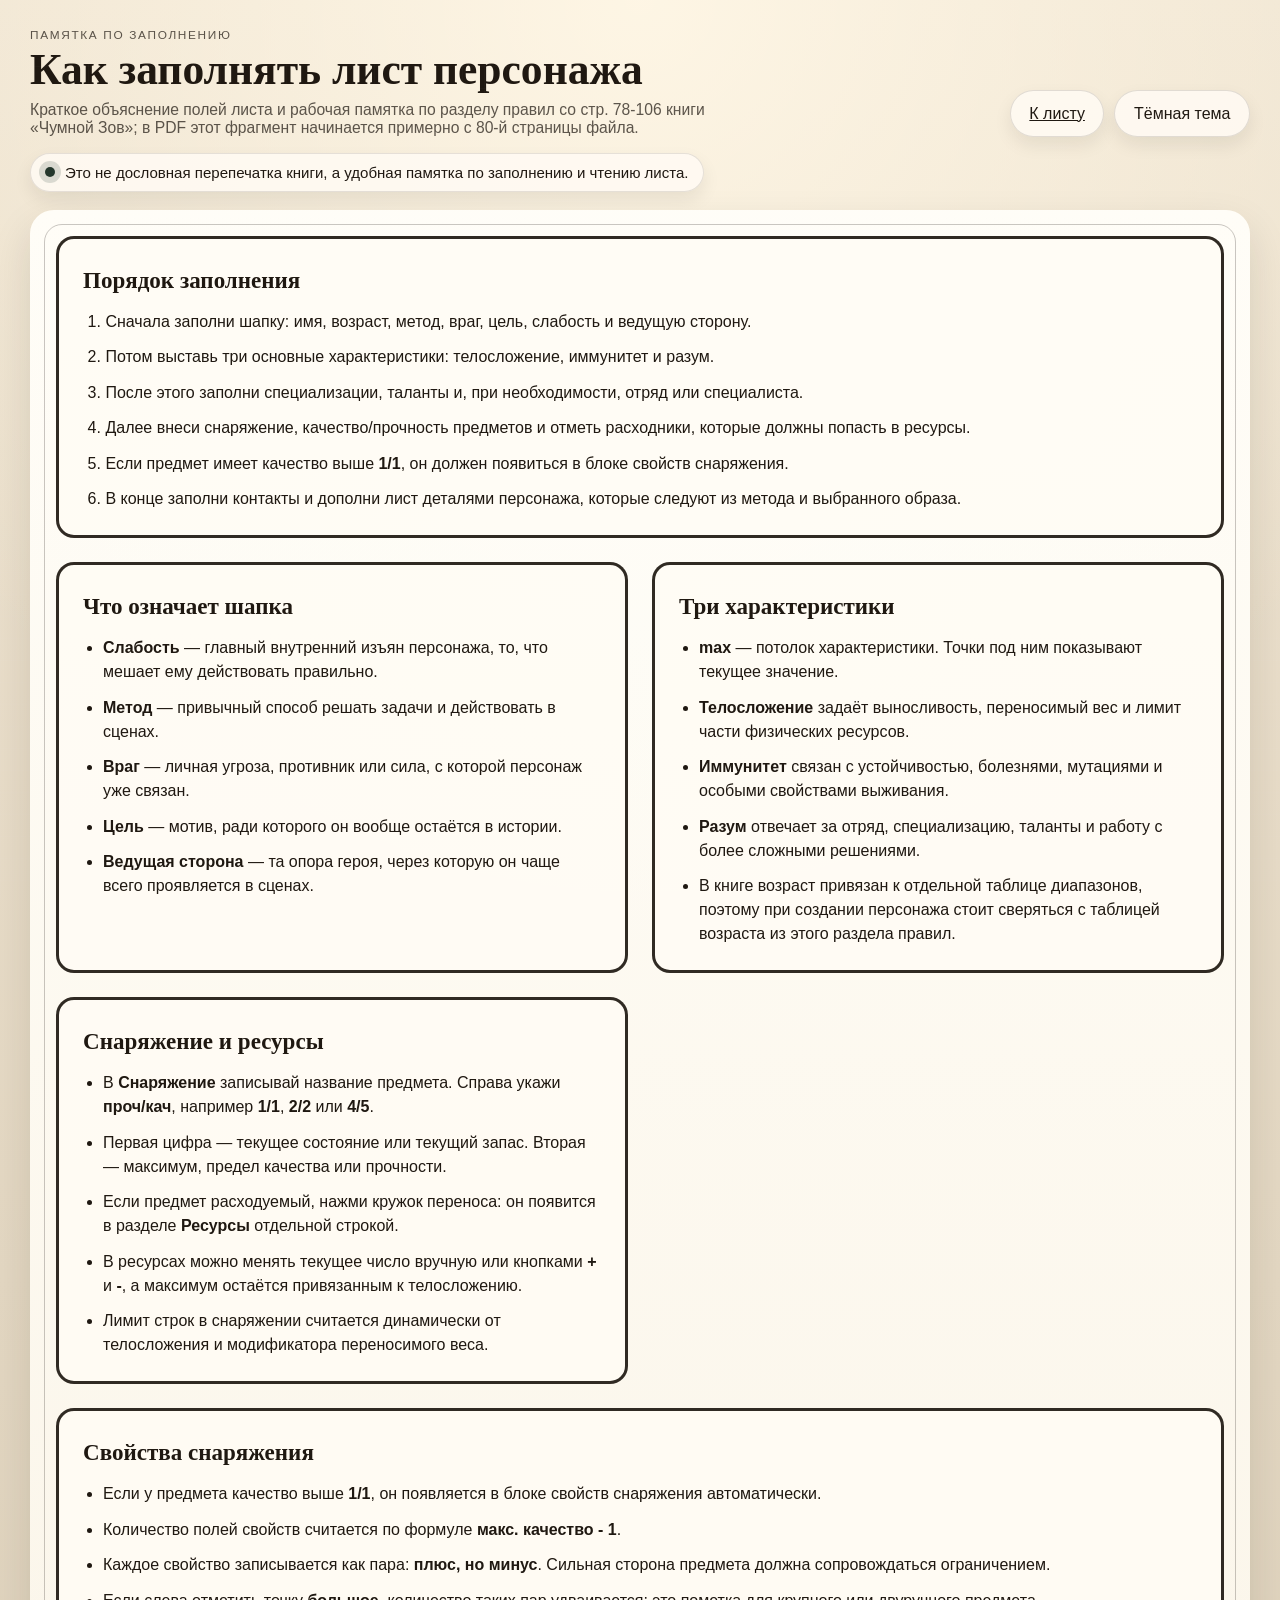
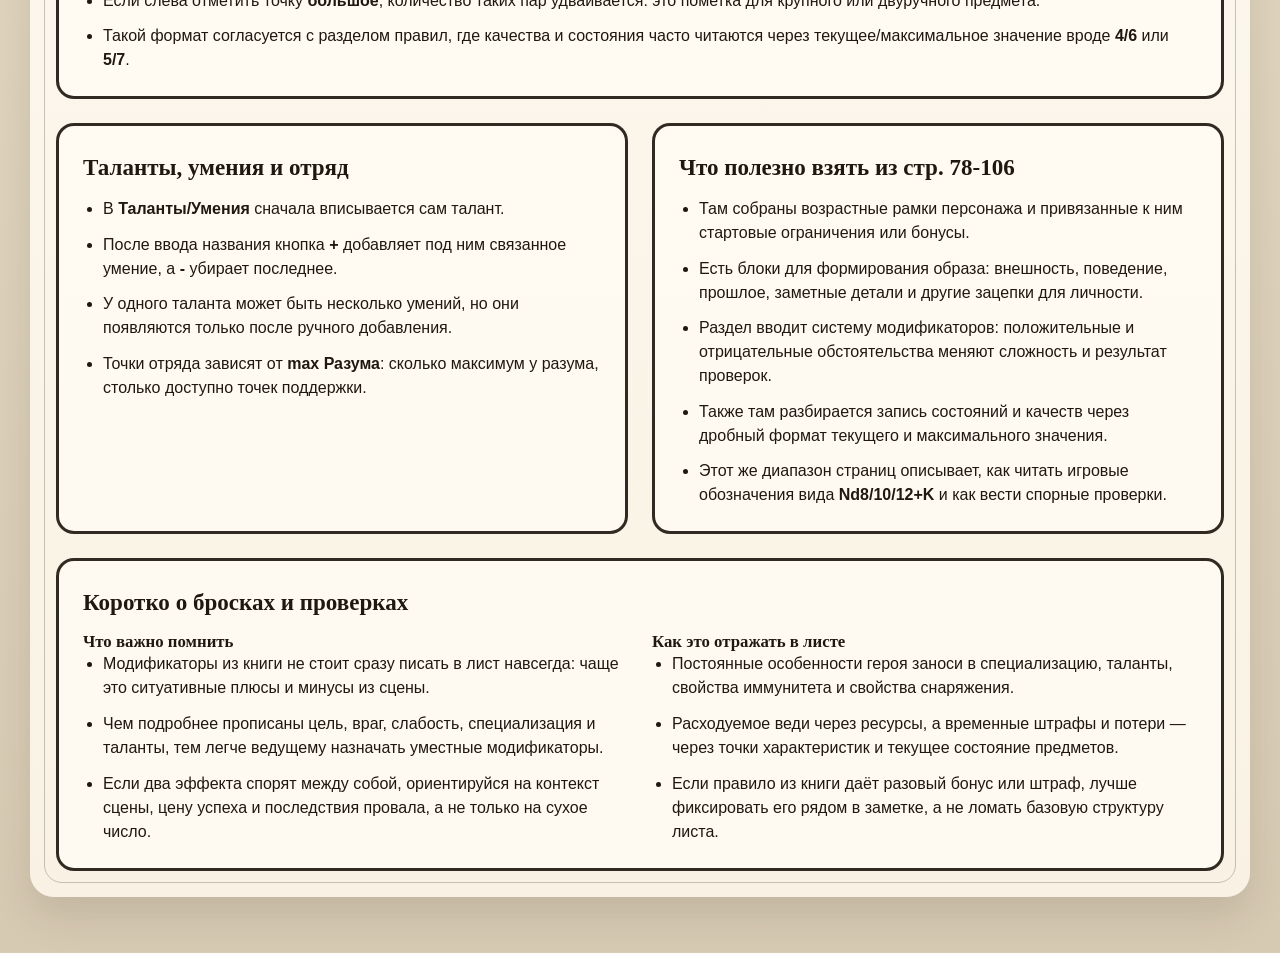
==== guide.html @ 3e3d462b "Add character sheet guide page" ====
<!DOCTYPE html>
<html lang="ru">
  <head>
    <meta charset="UTF-8" />
    <meta name="viewport" content="width=device-width, initial-scale=1.0" />
    <title>Как заполнять лист персонажа</title>
    <link rel="stylesheet" href="styles.css?v=20260407-17" />
  </head>
  <body>
    <main class="app-shell">
      <section class="topbar no-print">
        <div class="topbar__text">
          <p class="eyebrow">Памятка по заполнению</p>
          <h1>Как заполнять лист персонажа</h1>
          <p class="helper">
            Краткое объяснение полей листа и рабочая памятка по разделу правил со стр. 78-106
            книги «Чумной Зов»; в PDF этот фрагмент начинается примерно с 80-й страницы файла.
          </p>
        </div>
        <div class="topbar__actions">
          <a class="action-button" href="index.html">К листу</a>
          <button type="button" class="action-button" id="guide-theme-toggle" aria-pressed="false">
            Тёмная тема
          </button>
        </div>
      </section>

      <section class="status-card no-print">
        Это не дословная перепечатка книги, а удобная памятка по заполнению и чтению листа.
      </section>

      <article class="sheet-page guide-page">
        <section class="guide-grid">
          <section class="sheet-card guide-card guide-card--wide">
            <h2>Порядок заполнения</h2>
            <ol class="guide-list guide-list--ordered">
              <li>Сначала заполни шапку: имя, возраст, метод, враг, цель, слабость и ведущую сторону.</li>
              <li>Потом выставь три основные характеристики: телосложение, иммунитет и разум.</li>
              <li>После этого заполни специализации, таланты и, при необходимости, отряд или специалиста.</li>
              <li>Далее внеси снаряжение, качество/прочность предметов и отметь расходники, которые должны попасть в ресурсы.</li>
              <li>Если предмет имеет качество выше <strong>1/1</strong>, он должен появиться в блоке свойств снаряжения.</li>
              <li>В конце заполни контакты и дополни лист деталями персонажа, которые следуют из метода и выбранного образа.</li>
            </ol>
          </section>

          <section class="sheet-card guide-card">
            <h2>Что означает шапка</h2>
            <ul class="guide-list">
              <li><strong>Слабость</strong> — главный внутренний изъян персонажа, то, что мешает ему действовать правильно.</li>
              <li><strong>Метод</strong> — привычный способ решать задачи и действовать в сценах.</li>
              <li><strong>Враг</strong> — личная угроза, противник или сила, с которой персонаж уже связан.</li>
              <li><strong>Цель</strong> — мотив, ради которого он вообще остаётся в истории.</li>
              <li><strong>Ведущая сторона</strong> — та опора героя, через которую он чаще всего проявляется в сценах.</li>
            </ul>
          </section>

          <section class="sheet-card guide-card">
            <h2>Три характеристики</h2>
            <ul class="guide-list">
              <li><strong>max</strong> — потолок характеристики. Точки под ним показывают текущее значение.</li>
              <li><strong>Телосложение</strong> задаёт выносливость, переносимый вес и лимит части физических ресурсов.</li>
              <li><strong>Иммунитет</strong> связан с устойчивостью, болезнями, мутациями и особыми свойствами выживания.</li>
              <li><strong>Разум</strong> отвечает за отряд, специализацию, таланты и работу с более сложными решениями.</li>
              <li>В книге возраст привязан к отдельной таблице диапазонов, поэтому при создании персонажа стоит сверяться с таблицей возраста из этого раздела правил.</li>
            </ul>
          </section>

          <section class="sheet-card guide-card">
            <h2>Снаряжение и ресурсы</h2>
            <ul class="guide-list">
              <li>В <strong>Снаряжение</strong> записывай название предмета. Справа укажи <strong>проч/кач</strong>, например <strong>1/1</strong>, <strong>2/2</strong> или <strong>4/5</strong>.</li>
              <li>Первая цифра — текущее состояние или текущий запас. Вторая — максимум, предел качества или прочности.</li>
              <li>Если предмет расходуемый, нажми кружок переноса: он появится в разделе <strong>Ресурсы</strong> отдельной строкой.</li>
              <li>В ресурсах можно менять текущее число вручную или кнопками <strong>+</strong> и <strong>-</strong>, а максимум остаётся привязанным к телосложению.</li>
              <li>Лимит строк в снаряжении считается динамически от телосложения и модификатора переносимого веса.</li>
            </ul>
          </section>

          <section class="sheet-card guide-card guide-card--wide">
            <h2>Свойства снаряжения</h2>
            <ul class="guide-list">
              <li>Если у предмета качество выше <strong>1/1</strong>, он появляется в блоке свойств снаряжения автоматически.</li>
              <li>Количество полей свойств считается по формуле <strong>макс. качество - 1</strong>.</li>
              <li>Каждое свойство записывается как пара: <strong>плюс, но минус</strong>. Сильная сторона предмета должна сопровождаться ограничением.</li>
              <li>Если слева отметить точку <strong>большое</strong>, количество таких пар удваивается: это пометка для крупного или двуручного предмета.</li>
              <li>Такой формат согласуется с разделом правил, где качества и состояния часто читаются через текущее/максимальное значение вроде <strong>4/6</strong> или <strong>5/7</strong>.</li>
            </ul>
          </section>

          <section class="sheet-card guide-card">
            <h2>Таланты, умения и отряд</h2>
            <ul class="guide-list">
              <li>В <strong>Таланты/Умения</strong> сначала вписывается сам талант.</li>
              <li>После ввода названия кнопка <strong>+</strong> добавляет под ним связанное умение, а <strong>-</strong> убирает последнее.</li>
              <li>У одного таланта может быть несколько умений, но они появляются только после ручного добавления.</li>
              <li>Точки отряда зависят от <strong>max Разума</strong>: сколько максимум у разума, столько доступно точек поддержки.</li>
            </ul>
          </section>

          <section class="sheet-card guide-card">
            <h2>Что полезно взять из стр. 78-106</h2>
            <ul class="guide-list">
              <li>Там собраны возрастные рамки персонажа и привязанные к ним стартовые ограничения или бонусы.</li>
              <li>Есть блоки для формирования образа: внешность, поведение, прошлое, заметные детали и другие зацепки для личности.</li>
              <li>Раздел вводит систему модификаторов: положительные и отрицательные обстоятельства меняют сложность и результат проверок.</li>
              <li>Также там разбирается запись состояний и качеств через дробный формат текущего и максимального значения.</li>
              <li>Этот же диапазон страниц описывает, как читать игровые обозначения вида <strong>Nd8/10/12+K</strong> и как вести спорные проверки.</li>
            </ul>
          </section>

          <section class="sheet-card guide-card guide-card--wide">
            <h2>Коротко о бросках и проверках</h2>
            <div class="guide-columns">
              <div>
                <h3>Что важно помнить</h3>
                <ul class="guide-list">
                  <li>Модификаторы из книги не стоит сразу писать в лист навсегда: чаще это ситуативные плюсы и минусы из сцены.</li>
                  <li>Чем подробнее прописаны цель, враг, слабость, специализация и таланты, тем легче ведущему назначать уместные модификаторы.</li>
                  <li>Если два эффекта спорят между собой, ориентируйся на контекст сцены, цену успеха и последствия провала, а не только на сухое число.</li>
                </ul>
              </div>
              <div>
                <h3>Как это отражать в листе</h3>
                <ul class="guide-list">
                  <li>Постоянные особенности героя заноси в специализацию, таланты, свойства иммунитета и свойства снаряжения.</li>
                  <li>Расходуемое веди через ресурсы, а временные штрафы и потери — через точки характеристик и текущее состояние предметов.</li>
                  <li>Если правило из книги даёт разовый бонус или штраф, лучше фиксировать его рядом в заметке, а не ломать базовую структуру листа.</li>
                </ul>
              </div>
            </div>
          </section>
        </section>
      </article>
    </main>

    <script>
      const THEME_KEY = "mama1-theme";
      const themeToggle = document.getElementById("guide-theme-toggle");
      const savedTheme = localStorage.getItem(THEME_KEY) || "light";

      document.body.dataset.theme = savedTheme;
      themeToggle.setAttribute("aria-pressed", String(savedTheme === "dark"));
      themeToggle.textContent = savedTheme === "dark" ? "Светлая тема" : "Тёмная тема";

      themeToggle.addEventListener("click", () => {
        const nextTheme = document.body.dataset.theme === "dark" ? "light" : "dark";
        document.body.dataset.theme = nextTheme;
        localStorage.setItem(THEME_KEY, nextTheme);
        themeToggle.setAttribute("aria-pressed", String(nextTheme === "dark"));
        themeToggle.textContent = nextTheme === "dark" ? "Светлая тема" : "Тёмная тема";
      });
    </script>
  </body>
</html>
---- styles.css ----
:root {
  --bg-top: #efe4d1;
  --bg-bottom: #d7cab3;
  --paper: #fffdf7;
  --paper-2: #f9f2e4;
  --card: rgba(255, 252, 245, 0.82);
  --card-strong: rgba(255, 252, 245, 0.96);
  --ink: #1f1811;
  --ink-soft: rgba(31, 24, 17, 0.72);
  --accent: #24372c;
  --danger: #8a4338;
  --glass: rgba(255, 251, 244, 0.86);
  --shadow: 0 18px 42px rgba(34, 24, 13, 0.12);
  --border: 3px solid rgba(31, 24, 17, 0.92);
  --line: rgba(31, 24, 17, 0.92);
  --line-soft: rgba(31, 24, 17, 0.24);
  --module-width: 13.5rem;
  --dot-bg: rgba(255, 253, 248, 0.98);
  --track-red: #c62828;
  --track-red-bg: rgba(198, 40, 40, 0.12);
  --track-green: #1b8f3a;
  --track-green-bg: rgba(27, 143, 58, 0.16);
  --track-amber: #b26a00;
  --track-amber-bg: rgba(178, 106, 0, 0.16);
}

body[data-theme="dark"] {
  --bg-top: #191614;
  --bg-bottom: #0d0b0a;
  --paper: #221d19;
  --paper-2: #171310;
  --card: rgba(33, 28, 24, 0.92);
  --card-strong: rgba(42, 36, 31, 0.98);
  --ink: #f4ead9;
  --ink-soft: rgba(244, 234, 217, 0.76);
  --accent: #9ad17c;
  --danger: #ff8b7c;
  --glass: rgba(42, 36, 31, 0.9);
  --shadow: 0 22px 50px rgba(0, 0, 0, 0.35);
  --border: 3px solid rgba(244, 234, 217, 0.92);
  --line: rgba(244, 234, 217, 0.92);
  --line-soft: rgba(244, 234, 217, 0.18);
  --dot-bg: rgba(42, 36, 31, 0.98);
  --track-red: #ff6b6b;
  --track-red-bg: rgba(255, 107, 107, 0.18);
  --track-green: #63e283;
  --track-green-bg: rgba(99, 226, 131, 0.22);
  --track-amber: #ffbe55;
  --track-amber-bg: rgba(255, 190, 85, 0.2);
}

*,
*::before,
*::after {
  box-sizing: border-box;
}

html {
  color-scheme: light dark;
}

body {
  margin: 0;
  min-height: 100vh;
  color: var(--ink);
  font-family: "Segoe UI Variable Text", "Trebuchet MS", sans-serif;
  background:
    radial-gradient(circle at top, rgba(255, 247, 230, 0.92), transparent 34%),
    linear-gradient(180deg, var(--bg-top), var(--bg-bottom));
  transition: background-color 180ms ease, color 180ms ease;
}

body[data-theme="dark"] {
  background:
    radial-gradient(circle at top, rgba(77, 63, 51, 0.45), transparent 32%),
    linear-gradient(180deg, var(--bg-top), var(--bg-bottom));
}

body::before {
  content: "";
  position: fixed;
  inset: 0;
  pointer-events: none;
  opacity: 0.18;
  background:
    linear-gradient(rgba(255, 255, 255, 0.12) 1px, transparent 1px),
    linear-gradient(90deg, rgba(255, 255, 255, 0.12) 1px, transparent 1px);
  background-size: 22px 22px;
}

body[data-theme="dark"]::before {
  opacity: 0.08;
}

.app-shell {
  width: min(1220px, calc(100% - 32px));
  margin: 0 auto;
  padding: 28px 0 56px;
}

.topbar {
  display: flex;
  justify-content: space-between;
  gap: 20px;
  align-items: end;
  margin-bottom: 16px;
}

.eyebrow {
  margin: 0 0 6px;
  font-size: 0.74rem;
  letter-spacing: 0.14em;
  text-transform: uppercase;
  color: var(--ink-soft);
}

.topbar h1 {
  margin: 0;
  font-family: "Book Antiqua", "Palatino Linotype", serif;
  font-size: clamp(2rem, 3.4vw, 3.3rem);
  line-height: 0.98;
}

.helper {
  margin: 10px 0 0;
  max-width: 44rem;
  color: var(--ink-soft);
  font-size: 0.98rem;
}

.topbar__actions {
  display: flex;
  gap: 10px;
  flex-wrap: wrap;
}

.action-button {
  appearance: none;
  border: 1px solid color-mix(in srgb, var(--line) 14%, transparent);
  border-radius: 999px;
  padding: 0.82rem 1.16rem;
  background: var(--glass);
  color: var(--ink);
  font: inherit;
  cursor: pointer;
  box-shadow: 0 8px 18px rgba(31, 24, 17, 0.08);
  transition: transform 140ms ease, border-color 140ms ease, background-color 140ms ease;
}

.action-button:hover,
.action-button:focus-visible {
  transform: translateY(-1px);
  outline: none;
  border-color: color-mix(in srgb, var(--accent) 55%, transparent);
}

.action-button--danger:hover,
.action-button--danger:focus-visible {
  border-color: color-mix(in srgb, var(--danger) 60%, transparent);
}

.status-card {
  display: inline-flex;
  align-items: center;
  gap: 10px;
  margin-bottom: 18px;
  padding: 10px 14px;
  border-radius: 999px;
  background: var(--glass);
  border: 1px solid color-mix(in srgb, var(--line) 12%, transparent);
  box-shadow: 0 8px 18px rgba(31, 24, 17, 0.08);
  font-size: 0.94rem;
}

.status-card::before {
  content: "";
  width: 10px;
  height: 10px;
  border-radius: 999px;
  background: var(--accent);
  box-shadow: 0 0 0 6px color-mix(in srgb, var(--accent) 16%, transparent);
}

.pages {
  display: grid;
  gap: 28px;
}

.sheet-page {
  position: relative;
  padding: 24px;
  border-radius: 24px;
  background:
    radial-gradient(circle at top, color-mix(in srgb, var(--paper) 92%, white 8%), transparent 32%),
    linear-gradient(180deg, var(--paper), var(--paper-2));
  box-shadow: var(--shadow);
}

.sheet-page::before {
  content: "";
  position: absolute;
  inset: 14px;
  border: 1px solid var(--line-soft);
  border-radius: 18px;
  pointer-events: none;
}

.sheet-card {
  position: relative;
  padding: 28px 24px 24px;
  border: var(--border);
  border-radius: 18px;
  background: var(--card);
}

.guide-page {
  padding: 26px;
}

.guide-grid {
  display: grid;
  grid-template-columns: repeat(2, minmax(0, 1fr));
  gap: 24px;
}

.guide-card {
  display: grid;
  gap: 16px;
  align-content: start;
}

.guide-card--wide {
  grid-column: 1 / -1;
}

.guide-card h2,
.guide-card h3 {
  margin: 0;
  font-family: "Book Antiqua", "Palatino Linotype", serif;
}

.guide-card h2 {
  font-size: clamp(1.4rem, 1.8vw, 1.8rem);
}

.guide-card h3 {
  font-size: clamp(1.05rem, 1.2vw, 1.2rem);
}

.guide-list {
  margin: 0;
  padding-left: 1.25rem;
  display: grid;
  gap: 0.72rem;
  line-height: 1.5;
}

.guide-list--ordered {
  padding-left: 1.4rem;
}

.guide-columns {
  display: grid;
  grid-template-columns: repeat(2, minmax(0, 1fr));
  gap: 24px;
}

.identity-card {
  padding-top: 32px;
}

.identity-grid {
  display: grid;
  grid-template-columns: repeat(3, minmax(0, 1fr));
  grid-template-areas:
    "weakness name method"
    "enemy age goal"
    ". dominant .";
  gap: 26px 46px;
  align-items: end;
}

.field-block {
  display: grid;
  gap: 10px;
  justify-items: center;
}

.field-block--weakness { grid-area: weakness; }
.field-block--name { grid-area: name; }
.field-block--method { grid-area: method; }
.field-block--enemy { grid-area: enemy; }
.field-block--age { grid-area: age; }
.field-block--goal { grid-area: goal; }
.field-block--dominant { grid-area: dominant; }

.field-block--center {
  justify-items: center;
}

.field-block--narrow,
.field-block--wide {
  width: 100%;
}

.field-block__label {
  font-family: "Book Antiqua", "Palatino Linotype", serif;
  font-size: clamp(1.28rem, 1.45vw, 1.5rem);
  font-weight: 600;
  text-align: center;
}

.field-block__label--large {
  font-size: clamp(1.28rem, 1.45vw, 1.5rem);
}

.line-input {
  display: flex;
  align-items: end;
  min-height: 2rem;
  width: 100%;
  border-bottom: 3px solid var(--line);
}

.line-input input {
  width: 100%;
  border: 0;
  outline: none;
  background: transparent;
  color: var(--ink);
  font-family: "Book Antiqua", "Palatino Linotype", serif;
  font-size: clamp(1rem, 1.3vw, 1.3rem);
  line-height: 1;
  padding: 0 0.2rem 0.08rem;
}

.line-input--center input {
  text-align: center;
}

.line-input--mini {
  width: 3.2rem;
  min-height: 1.5rem;
  border-bottom-width: 2px;
}

.line-input--micro {
  width: 3.6rem;
  min-height: 1.4rem;
  border-bottom-width: 2px;
}

.stat-grid {
  display: grid;
  grid-template-columns: repeat(3, minmax(0, 1fr));
  gap: 32px;
  margin-top: 28px;
  align-items: start;
}

.stat-panel {
  display: grid;
  align-content: start;
  gap: 16px;
  padding-inline: 8px;
  justify-items: center;
}

.ribbon {
  width: var(--module-width);
  margin: 0 auto 4px;
  padding: 0.62rem 1.2rem 0.58rem;
  min-height: 3.1rem;
  display: flex;
  align-items: center;
  justify-content: center;
  border: var(--border);
  background: var(--card-strong);
  text-align: center;
  font-family: "Book Antiqua", "Palatino Linotype", serif;
  font-size: clamp(1.2rem, 1.45vw, 1.6rem);
  font-weight: 600;
  line-height: 1.1;
}

.track-head {
  display: flex;
  align-items: end;
  justify-content: center;
  gap: 12px;
  min-height: 1.8rem;
  width: var(--module-width);
  margin-top: 2px;
}

.track-head__label,
.mini-title,
.contacts-title,
.box-title {
  font-family: "Book Antiqua", "Palatino Linotype", serif;
  color: var(--ink);
}

.track-head__label {
  font-size: 1.55rem;
  font-weight: 600;
}

.track {
  display: grid;
  justify-content: center;
  gap: 10px 12px;
}

.track--two-row {
  grid-template-columns: repeat(5, 1fr);
  width: var(--module-width);
}

.track--single-row {
  grid-template-columns: repeat(10, 1fr);
  justify-content: center;
  max-width: 16rem;
  margin: 0 auto;
}

.track__dot {
  appearance: none;
  width: 18px;
  aspect-ratio: 1 / 1;
  border: 2px solid color-mix(in srgb, var(--line) 76%, transparent);
  border-radius: 999px;
  background: var(--dot-bg);
  cursor: pointer;
  transition: transform 120ms ease, border-color 120ms ease, background-color 120ms ease, box-shadow 120ms ease;
}

.track__dot:hover,
.track__dot:focus-visible {
  transform: translateY(-1px);
  outline: none;
  border-color: color-mix(in srgb, var(--accent) 76%, transparent);
}

.track__dot.is-active {
  background: var(--accent);
  border-color: var(--accent);
  box-shadow: 0 0 0 3px color-mix(in srgb, var(--accent) 18%, transparent);
}

.mini-title {
  margin: 4px 0 0;
  font-size: clamp(1.15rem, 1.3vw, 1.35rem);
  font-weight: 600;
  text-align: center;
  width: 100%;
}

.mini-title--spaced {
  margin-top: 10px;
}

.sub-control {
  display: inline-flex;
  align-items: end;
  justify-content: center;
  gap: 0.5rem;
  width: 100%;
  margin-top: -6px;
}

.sub-control__label {
  font-family: "Book Antiqua", "Palatino Linotype", serif;
  font-size: 0.98rem;
  font-weight: 600;
  color: var(--ink-soft);
}

.sub-control__meta {
  font-family: "Book Antiqua", "Palatino Linotype", serif;
  font-size: 0.94rem;
  color: var(--ink-soft);
  min-width: 4.8rem;
  text-align: left;
}

.equipment-legend {
  display: grid;
  grid-template-columns: 2.2rem minmax(0, 1fr) 1.6rem 4.8rem;
  align-items: center;
  gap: 0.8rem;
  width: 100%;
  margin-top: -2px;
  padding-inline: 0.1rem;
  font-family: "Book Antiqua", "Palatino Linotype", serif;
  font-size: 0.9rem;
  font-weight: 600;
  color: var(--ink-soft);
  letter-spacing: 0.02em;
}

.equipment-legend__name {
  grid-column: 2;
}

.equipment-legend__resource {
  grid-column: 3;
  justify-self: center;
}

.visually-hidden {
  position: absolute;
  width: 1px;
  height: 1px;
  padding: 0;
  margin: -1px;
  overflow: hidden;
  clip: rect(0, 0, 0, 0);
  white-space: nowrap;
  border: 0;
}

.line-list {
  display: grid;
  gap: 10px;
  align-content: start;
  width: 100%;
}

.line-list--wide {
  gap: 12px;
}

.line-list--resource-grid {
  grid-template-columns: repeat(3, minmax(0, 1fr));
  gap: 14px 16px;
}

.line-list--tight {
  gap: 8px;
}

.line-list__row {
  display: grid;
  grid-template-columns: minmax(0, 1fr);
  align-items: center;
  gap: 10px;
  min-height: 1.9rem;
  border-radius: 8px;
  transition: background-color 140ms ease, box-shadow 140ms ease;
}

.line-list__row.line-list__row--resource {
  grid-template-columns: minmax(0, 1fr) auto;
}

.line-list--resource-grid .line-list__row.line-list__row--resource {
  min-height: 2.3rem;
  padding: 0.25rem 0.1rem 0.15rem;
  align-items: end;
}

.line-list__row[hidden] {
  display: none;
}

.line-list--indexed .line-list__row {
  grid-template-columns: 2.2rem minmax(0, 1fr);
}

.line-list--indexed .line-list__row.line-list__row--transfer {
  grid-template-columns: 2.2rem minmax(0, 1fr) 1.6rem;
}

.line-list--indexed .line-list__row.line-list__row--meta {
  grid-template-columns: 2.2rem minmax(0, 1fr) 1.6rem 4.8rem;
}

.line-list__row.is-threshold-active {
  background: linear-gradient(90deg, var(--track-green-bg), transparent 70%);
}

.line-list__row.is-threshold-partial {
  background: linear-gradient(90deg, var(--track-amber-bg), transparent 70%);
}

.line-list__row.is-limit-edge {
  background: linear-gradient(90deg, color-mix(in srgb, var(--track-amber-bg) 86%, transparent), transparent 78%);
}

.line-list__index {
  font-family: "Book Antiqua", "Palatino Linotype", serif;
  font-size: 1.45rem;
  color: var(--track-red);
  text-align: center;
  background: var(--track-red-bg);
  border: 1px solid color-mix(in srgb, var(--track-red) 35%, transparent);
  border-radius: 999px;
  line-height: 1;
  padding: 0.22rem 0;
  transition: color 120ms ease, background-color 120ms ease, border-color 120ms ease, box-shadow 120ms ease;
}

.line-list[data-prefix="equipment"] .line-list__index {
  color: var(--ink-soft);
  background: color-mix(in srgb, var(--line-soft) 42%, transparent);
  border-color: color-mix(in srgb, var(--line-soft) 78%, transparent);
  box-shadow: none;
}

.line-list__index.is-active {
  color: var(--track-green);
  background: var(--track-green-bg);
  border-color: color-mix(in srgb, var(--track-green) 42%, transparent);
  box-shadow: 0 0 0 3px color-mix(in srgb, var(--track-green) 18%, transparent);
}

.line-list__index.is-partial {
  color: var(--track-amber);
  background: var(--track-amber-bg);
  border-color: color-mix(in srgb, var(--track-amber) 42%, transparent);
  box-shadow: 0 0 0 3px color-mix(in srgb, var(--track-amber) 16%, transparent);
}

.line-list__input {
  width: 100%;
  border: 0;
  border-bottom: 2px solid var(--line);
  outline: none;
  background: transparent;
  color: var(--ink);
  font-family: "Book Antiqua", "Palatino Linotype", serif;
  font-size: clamp(0.98rem, 1.18vw, 1.18rem);
  line-height: 1;
  padding: 0 0.12rem 0.1rem;
}

.line-list__input.is-generated {
  color: color-mix(in srgb, var(--accent) 72%, var(--ink));
  font-weight: 600;
}

.line-list--resource-grid .line-list__input {
  font-size: clamp(0.9rem, 0.92vw, 1rem);
}

.resource-stepper {
  display: inline-flex;
  gap: 0.28rem;
  align-items: center;
}

.line-list--resource-grid .resource-stepper {
  align-self: end;
}

.resource-stepper.is-empty {
  opacity: 0.92;
}

.resource-stepper__button {
  appearance: none;
  width: 1.45rem;
  height: 1.45rem;
  padding: 0;
  border: 1px solid color-mix(in srgb, var(--line) 55%, transparent);
  border-radius: 999px;
  background: color-mix(in srgb, var(--paper) 86%, transparent);
  color: var(--ink);
  font: inherit;
  line-height: 1;
  cursor: pointer;
  transition: transform 140ms ease, border-color 140ms ease, background-color 140ms ease, opacity 140ms ease;
}

.line-list--resource-grid .resource-stepper__button {
  width: 1.28rem;
  height: 1.28rem;
  font-size: 0.9rem;
}

.resource-stepper__button:hover,
.resource-stepper__button:focus-visible {
  outline: none;
  transform: translateY(-1px);
  border-color: color-mix(in srgb, var(--accent) 70%, transparent);
  background: color-mix(in srgb, var(--accent) 12%, var(--paper));
}

.resource-stepper__button:disabled {
  opacity: 0.38;
  cursor: default;
  transform: none;
}

.line-list__transfer {
  appearance: none;
  display: inline-block;
  width: 1rem;
  height: 1rem;
  padding: 0;
  border-radius: 999px;
  border: 2px solid color-mix(in srgb, var(--accent) 55%, transparent);
  background: transparent;
  cursor: pointer;
  transition: background-color 140ms ease, border-color 140ms ease, box-shadow 140ms ease, transform 140ms ease;
}

.line-list__transfer:hover,
.line-list__transfer:focus-visible {
  outline: none;
  transform: scale(1.05);
  border-color: color-mix(in srgb, var(--accent) 88%, transparent);
  box-shadow: 0 0 0 3px color-mix(in srgb, var(--accent) 16%, transparent);
}

.line-list__transfer.is-active {
  background: var(--accent);
  border-color: var(--accent);
  box-shadow: 0 0 0 3px color-mix(in srgb, var(--accent) 18%, transparent);
}

.line-list__meta-input {
  width: 100%;
  min-width: 0;
  border: 0;
  border-bottom: 2px solid color-mix(in srgb, var(--line) 78%, transparent);
  outline: none;
  background: transparent;
  color: color-mix(in srgb, var(--ink) 80%, transparent);
  font-family: "Book Antiqua", "Palatino Linotype", serif;
  font-size: clamp(0.88rem, 0.98vw, 1rem);
  line-height: 1;
  text-align: center;
  letter-spacing: 0.03em;
  padding: 0 0.08rem 0.1rem;
  transition: color 140ms ease, border-color 140ms ease, background-color 140ms ease, box-shadow 140ms ease;
}

.line-list__meta-input::placeholder {
  color: color-mix(in srgb, var(--ink-soft) 72%, transparent);
}

.line-list__meta-input.is-toned {
  color: var(--durability-color);
  border-color: color-mix(in srgb, var(--durability-color) 72%, var(--line));
  box-shadow: inset 0 -1px 0 0 color-mix(in srgb, var(--durability-color) 28%, transparent);
}

.line-list--centered .line-list__input {
  text-align: center;
}

.line-list__input--compact {
  font-size: clamp(0.92rem, 1vw, 1.02rem);
}

.line-list--tight .line-list__input {
  font-size: clamp(0.9rem, 1vw, 1.04rem);
}

.talent-tree {
  display: grid;
  gap: 0.9rem;
  width: 100%;
}

.talent-tree__group {
  display: grid;
  gap: 0.45rem;
}

.talent-tree__talent-row {
  display: grid;
  grid-template-columns: minmax(0, 1fr) auto auto;
  align-items: end;
  gap: 0.55rem;
}

.talent-tree__group.is-empty .talent-tree__skills {
  display: none;
}

.talent-tree__add {
  appearance: none;
  width: 1.55rem;
  height: 1.55rem;
  padding: 0;
  border: 1px solid color-mix(in srgb, var(--line) 55%, transparent);
  border-radius: 999px;
  background: color-mix(in srgb, var(--paper) 86%, transparent);
  color: var(--ink);
  font: inherit;
  line-height: 1;
  cursor: pointer;
  transition: transform 140ms ease, border-color 140ms ease, background-color 140ms ease, opacity 140ms ease;
}

.talent-tree__add:hover,
.talent-tree__add:focus-visible {
  outline: none;
  transform: translateY(-1px);
  border-color: color-mix(in srgb, var(--accent) 70%, transparent);
  background: color-mix(in srgb, var(--accent) 12%, var(--paper));
}

.talent-tree__add[hidden] {
  display: none;
}

.talent-tree__skills {
  display: grid;
  gap: 0.42rem;
  padding-left: 1rem;
}

.talent-tree__skill-row {
  display: grid;
  grid-template-columns: 0.7rem minmax(0, 1fr);
  align-items: end;
  gap: 0.45rem;
}

.talent-tree__skill-row[hidden] {
  display: none;
}

.talent-tree__skill-mark {
  color: var(--ink-soft);
  font-family: "Book Antiqua", "Palatino Linotype", serif;
  font-size: 0.95rem;
  line-height: 1;
  text-align: center;
  transform: translateY(-0.1rem);
}

.equipment-properties {
  display: grid;
  gap: 0.8rem;
  width: 100%;
}

.equipment-properties__header,
.equipment-properties__row {
  display: grid;
  grid-template-columns: 1.2rem minmax(10rem, 14rem) minmax(0, 1fr);
  gap: 0.9rem;
  align-items: start;
}

.equipment-properties__row[hidden] {
  display: none;
}

.equipment-properties__head {
  font-family: "Book Antiqua", "Palatino Linotype", serif;
  font-size: 0.95rem;
  font-weight: 600;
  color: var(--ink-soft);
}

.equipment-properties__head--large {
  writing-mode: vertical-rl;
  transform: rotate(180deg);
  justify-self: center;
  letter-spacing: 0.04em;
}

.equipment-properties__head--name,
.equipment-properties__head--traits {
  padding-bottom: 0.15rem;
}

.equipment-properties__toggle {
  appearance: none;
  width: 1rem;
  height: 1rem;
  margin-top: 0.35rem;
  padding: 0;
  border-radius: 999px;
  border: 2px solid color-mix(in srgb, var(--accent) 55%, transparent);
  background: transparent;
  cursor: pointer;
  transition: background-color 140ms ease, border-color 140ms ease, box-shadow 140ms ease, transform 140ms ease;
}

.equipment-properties__toggle:hover,
.equipment-properties__toggle:focus-visible {
  outline: none;
  transform: scale(1.05);
  border-color: color-mix(in srgb, var(--accent) 88%, transparent);
  box-shadow: 0 0 0 3px color-mix(in srgb, var(--accent) 16%, transparent);
}

.equipment-properties__toggle.is-active {
  background: var(--accent);
  border-color: var(--accent);
  box-shadow: 0 0 0 3px color-mix(in srgb, var(--accent) 18%, transparent);
}

.equipment-properties__name {
  min-height: 1.9rem;
  padding: 0.2rem 0.12rem 0.1rem;
  border-bottom: 2px solid var(--line);
  font-family: "Book Antiqua", "Palatino Linotype", serif;
  font-size: clamp(0.98rem, 1.08vw, 1.1rem);
  line-height: 1.15;
}

.equipment-properties__traits {
  display: grid;
  grid-template-columns: repeat(auto-fit, minmax(14rem, 1fr));
  gap: 0.55rem 0.9rem;
}

.equipment-properties__pair {
  display: grid;
  grid-template-columns: minmax(0, 1fr) auto minmax(0, 1fr);
  align-items: end;
  gap: 0.45rem;
}

.equipment-properties__pair[hidden] {
  display: none;
}

.equipment-properties__separator {
  font-family: "Book Antiqua", "Palatino Linotype", serif;
  font-size: 0.92rem;
  color: var(--ink-soft);
  white-space: nowrap;
  transform: translateY(-0.05rem);
}

.stacked-card {
  display: grid;
  gap: 18px;
  margin-top: 28px;
}

.stacked-card:first-child {
  margin-top: 0;
}

.box-title {
  position: absolute;
  top: -20px;
  left: 50%;
  transform: translateX(-50%);
  min-width: 14rem;
  padding: 0.5rem 1.2rem;
  border: var(--border);
  background: var(--card-strong);
  text-align: center;
  font-size: clamp(1.1rem, 1.2vw, 1.35rem);
  font-weight: 600;
}

.squad-card {
  display: grid;
  gap: 16px;
  margin-top: 28px;
  justify-items: center;
  padding-top: 34px;
}

.squad-card .box-title {
  min-width: 12rem;
}

.squad-card .track--single-row {
  width: var(--module-width);
  max-width: none;
  gap: 10px 8px;
}

.squad-card .field-block {
  width: var(--module-width);
}

.squad-card .field-block__label {
  font-size: clamp(1.15rem, 1.2vw, 1.3rem);
}

.contacts-card {
  margin-top: 28px;
}

.contacts-grid {
  display: grid;
  grid-template-columns: repeat(2, minmax(0, 1fr));
  gap: 30px;
}

.contacts-group {
  display: grid;
  grid-template-columns: 0.95fr 1.2fr 0.8fr;
  gap: 16px;
}

.contact-column {
  display: grid;
  gap: 10px;
  align-content: start;
}

.contacts-title {
  margin: 0;
  font-size: clamp(1.05rem, 1.1vw, 1.2rem);
  text-align: center;
  font-weight: 600;
}

.sr-only {
  position: absolute;
  width: 1px;
  height: 1px;
  padding: 0;
  margin: -1px;
  overflow: hidden;
  clip: rect(0, 0, 0, 0);
  white-space: nowrap;
  border: 0;
}

@media (max-width: 900px) {
  .identity-grid {
    grid-template-columns: 1fr;
    grid-template-areas:
      "weakness"
      "name"
      "method"
      "enemy"
      "age"
      "goal"
      "dominant";
  }

  .field-block--wide,
  .field-block--narrow {
    max-width: none;
    width: 100%;
  }

  .stat-grid,
  .guide-grid,
  .guide-columns,
  .contacts-grid,
  .contacts-group {
    grid-template-columns: 1fr;
  }

  .line-list--resource-grid {
    grid-template-columns: 1fr;
  }
}

@media (max-width: 760px) {
  .app-shell {
    width: min(100% - 18px, 920px);
    padding-top: 18px;
  }

  .topbar {
    flex-direction: column;
    align-items: start;
  }

  .topbar__actions {
    width: 100%;
  }

  .action-button {
    flex: 1 1 160px;
  }
}

@media print {
  body {
    background: #ffffff;
  }

  body::before,
  .no-print {
    display: none !important;
  }

  .app-shell {
    width: 100%;
    padding: 0;
  }

  .pages {
    gap: 0;
  }

  .sheet-page {
    box-shadow: none;
    border-radius: 0;
    break-after: page;
    page-break-after: always;
  }
}
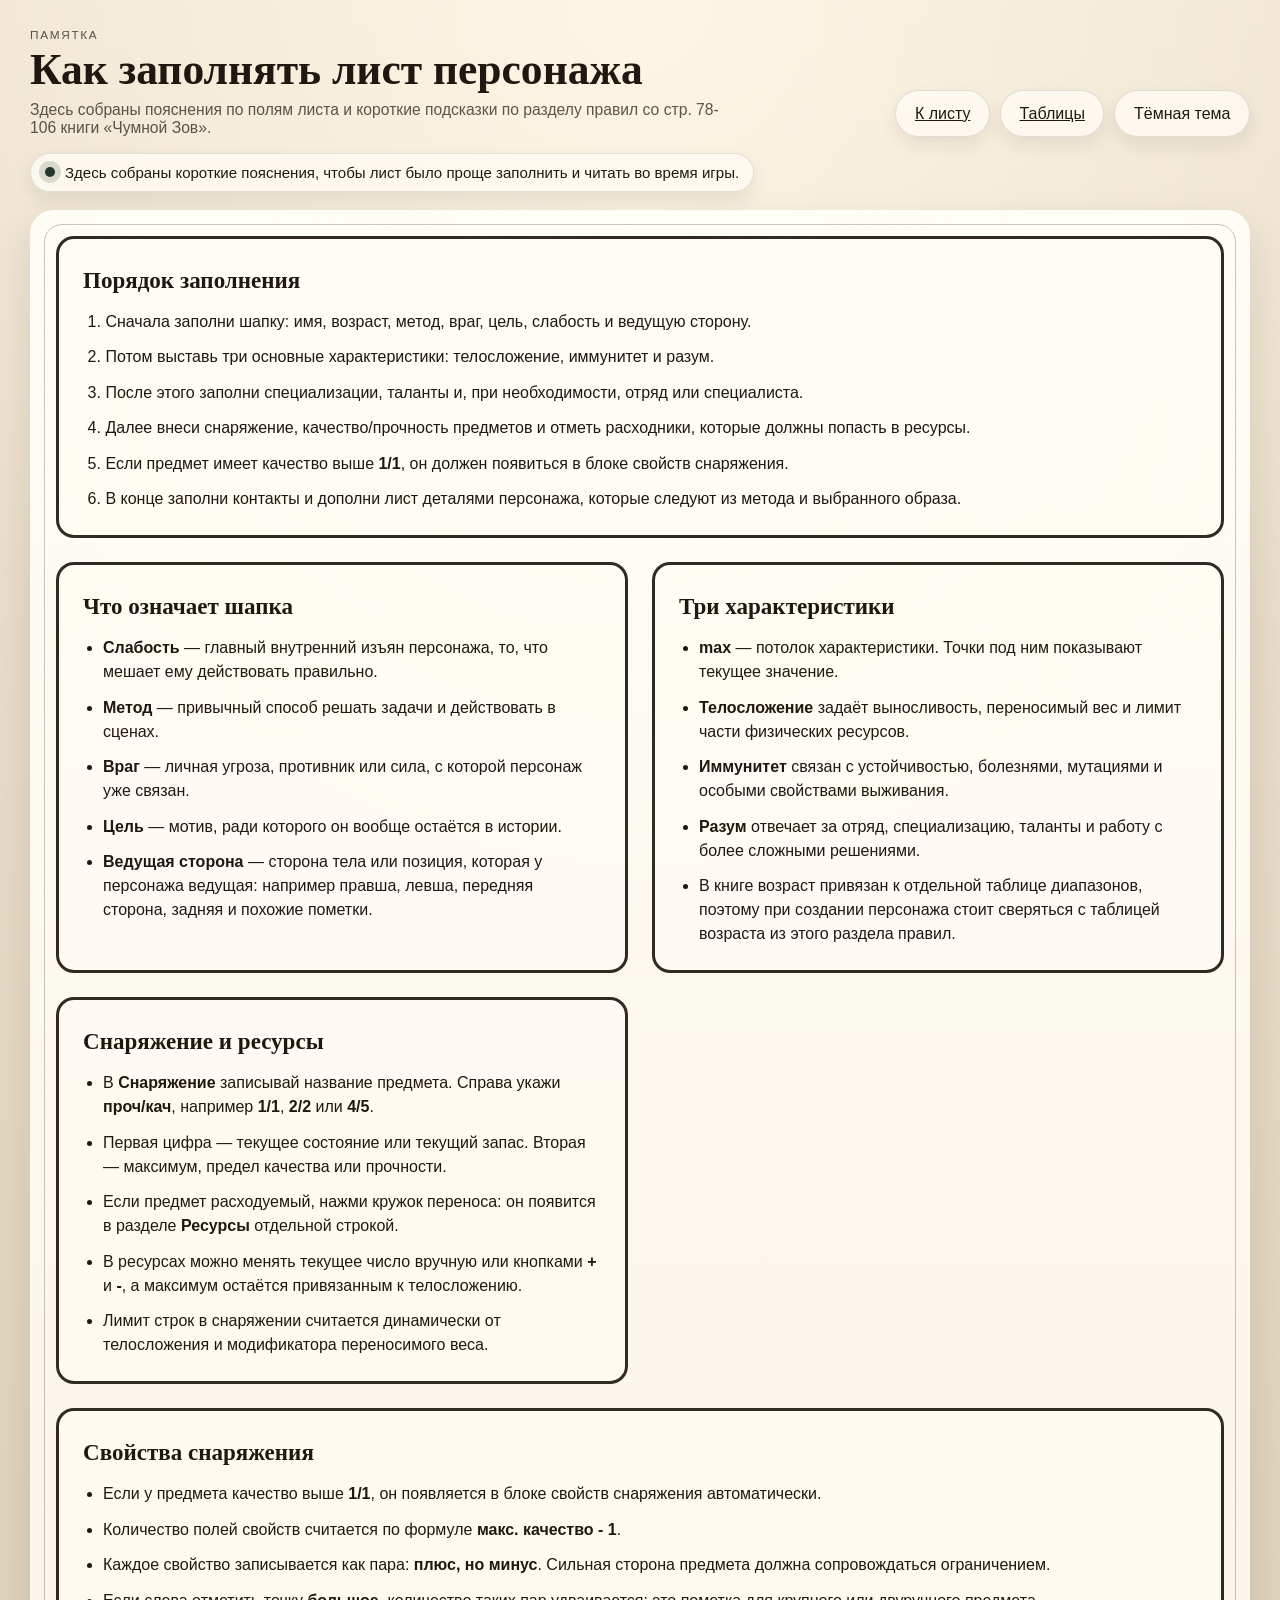
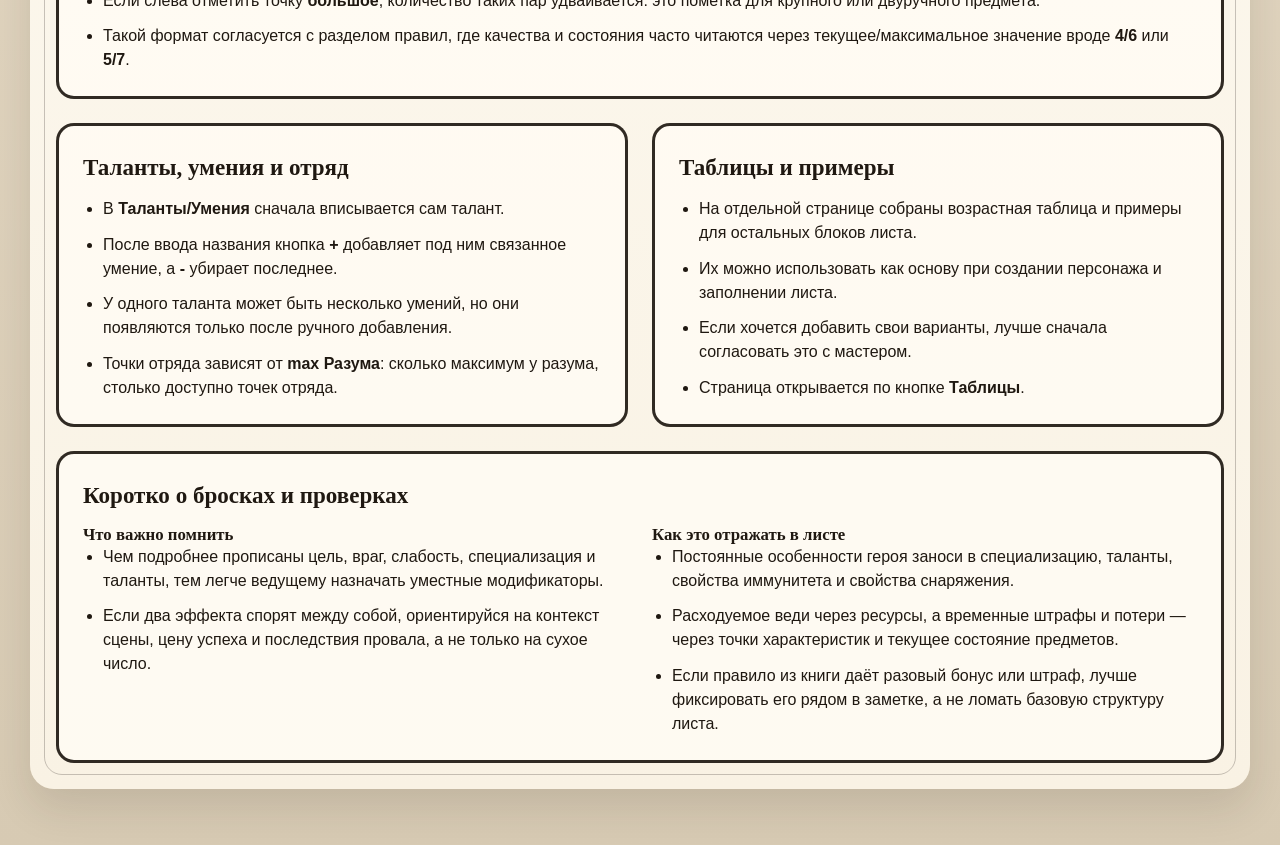
==== commit eddd1c96: "Polish helper text and age headers" ====
--- a/guide.html
+++ b/guide.html
@@ -4,21 +4,22 @@
     <meta charset="UTF-8" />
     <meta name="viewport" content="width=device-width, initial-scale=1.0" />
     <title>Как заполнять лист персонажа</title>
-    <link rel="stylesheet" href="styles.css?v=20260407-17" />
+    <link rel="stylesheet" href="styles.css?v=20260407-20" />
   </head>
   <body>
     <main class="app-shell">
       <section class="topbar no-print">
         <div class="topbar__text">
-          <p class="eyebrow">Памятка по заполнению</p>
+          <p class="eyebrow">Памятка</p>
           <h1>Как заполнять лист персонажа</h1>
           <p class="helper">
-            Краткое объяснение полей листа и рабочая памятка по разделу правил со стр. 78-106
-            книги «Чумной Зов»; в PDF этот фрагмент начинается примерно с 80-й страницы файла.
+            Здесь собраны пояснения по полям листа и короткие подсказки по разделу правил со стр. 78-106
+            книги «Чумной Зов».
           </p>
         </div>
         <div class="topbar__actions">
           <a class="action-button" href="index.html">К листу</a>
+          <a class="action-button" href="tables.html">Таблицы</a>
           <button type="button" class="action-button" id="guide-theme-toggle" aria-pressed="false">
             Тёмная тема
           </button>
@@ -26,7 +27,7 @@
       </section>
 
       <section class="status-card no-print">
-        Это не дословная перепечатка книги, а удобная памятка по заполнению и чтению листа.
+        Здесь собраны короткие пояснения, чтобы лист было проще заполнить и читать во время игры.
       </section>
 
       <article class="sheet-page guide-page">
@@ -50,7 +51,7 @@
               <li><strong>Метод</strong> — привычный способ решать задачи и действовать в сценах.</li>
               <li><strong>Враг</strong> — личная угроза, противник или сила, с которой персонаж уже связан.</li>
               <li><strong>Цель</strong> — мотив, ради которого он вообще остаётся в истории.</li>
-              <li><strong>Ведущая сторона</strong> — та опора героя, через которую он чаще всего проявляется в сценах.</li>
+              <li><strong>Ведущая сторона</strong> — сторона тела или позиция, которая у персонажа ведущая: например правша, левша, передняя сторона, задняя и похожие пометки.</li>
             </ul>
           </section>
 
@@ -93,18 +94,17 @@
               <li>В <strong>Таланты/Умения</strong> сначала вписывается сам талант.</li>
               <li>После ввода названия кнопка <strong>+</strong> добавляет под ним связанное умение, а <strong>-</strong> убирает последнее.</li>
               <li>У одного таланта может быть несколько умений, но они появляются только после ручного добавления.</li>
-              <li>Точки отряда зависят от <strong>max Разума</strong>: сколько максимум у разума, столько доступно точек поддержки.</li>
+              <li>Точки отряда зависят от <strong>max Разума</strong>: сколько максимум у разума, столько доступно точек отряда.</li>
             </ul>
           </section>
 
           <section class="sheet-card guide-card">
-            <h2>Что полезно взять из стр. 78-106</h2>
+            <h2>Таблицы и примеры</h2>
             <ul class="guide-list">
-              <li>Там собраны возрастные рамки персонажа и привязанные к ним стартовые ограничения или бонусы.</li>
-              <li>Есть блоки для формирования образа: внешность, поведение, прошлое, заметные детали и другие зацепки для личности.</li>
-              <li>Раздел вводит систему модификаторов: положительные и отрицательные обстоятельства меняют сложность и результат проверок.</li>
-              <li>Также там разбирается запись состояний и качеств через дробный формат текущего и максимального значения.</li>
-              <li>Этот же диапазон страниц описывает, как читать игровые обозначения вида <strong>Nd8/10/12+K</strong> и как вести спорные проверки.</li>
+              <li>На отдельной странице собраны возрастная таблица и примеры для остальных блоков листа.</li>
+              <li>Их можно использовать как основу при создании персонажа и заполнении листа.</li>
+              <li>Если хочется добавить свои варианты, лучше сначала согласовать это с мастером.</li>
+              <li>Страница открывается по кнопке <strong>Таблицы</strong>.</li>
             </ul>
           </section>
 
@@ -114,7 +114,6 @@
               <div>
                 <h3>Что важно помнить</h3>
                 <ul class="guide-list">
-                  <li>Модификаторы из книги не стоит сразу писать в лист навсегда: чаще это ситуативные плюсы и минусы из сцены.</li>
                   <li>Чем подробнее прописаны цель, враг, слабость, специализация и таланты, тем легче ведущему назначать уместные модификаторы.</li>
                   <li>Если два эффекта спорят между собой, ориентируйся на контекст сцены, цену успеха и последствия провала, а не только на сухое число.</li>
                 </ul>
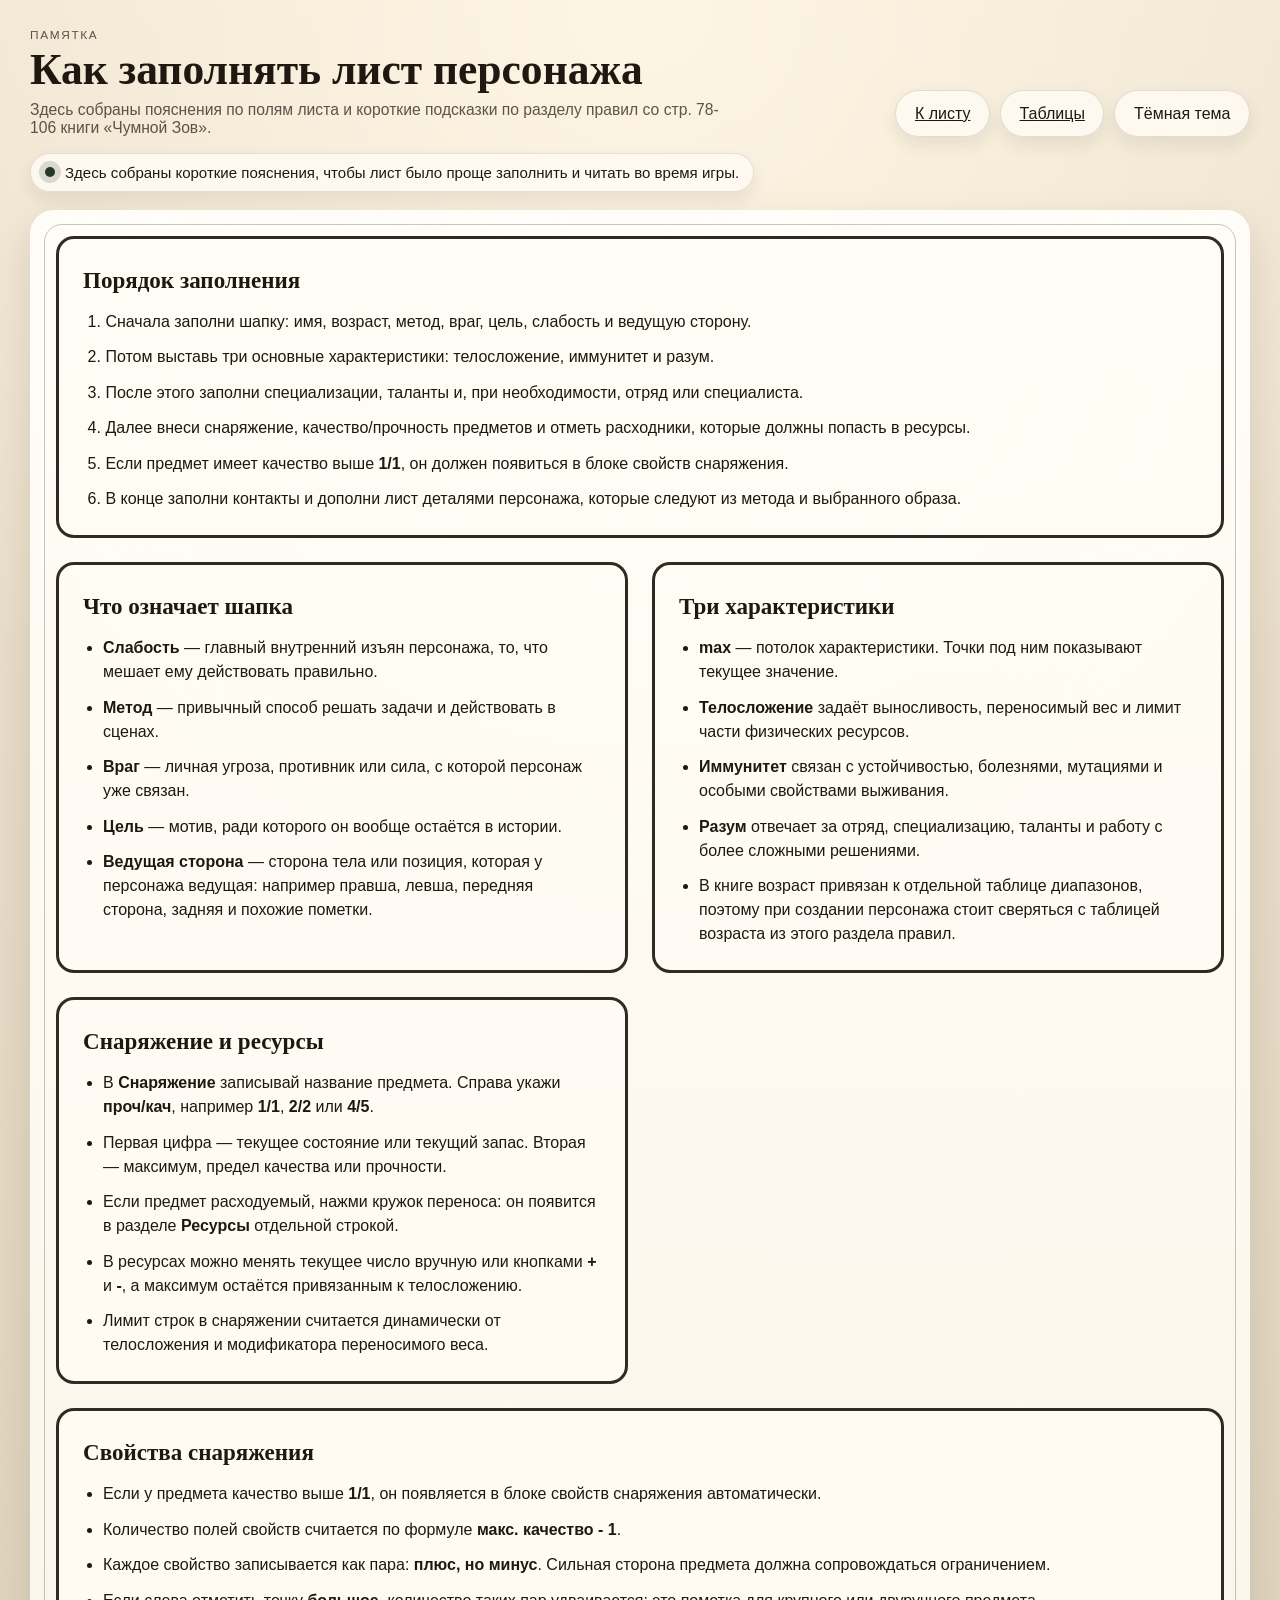
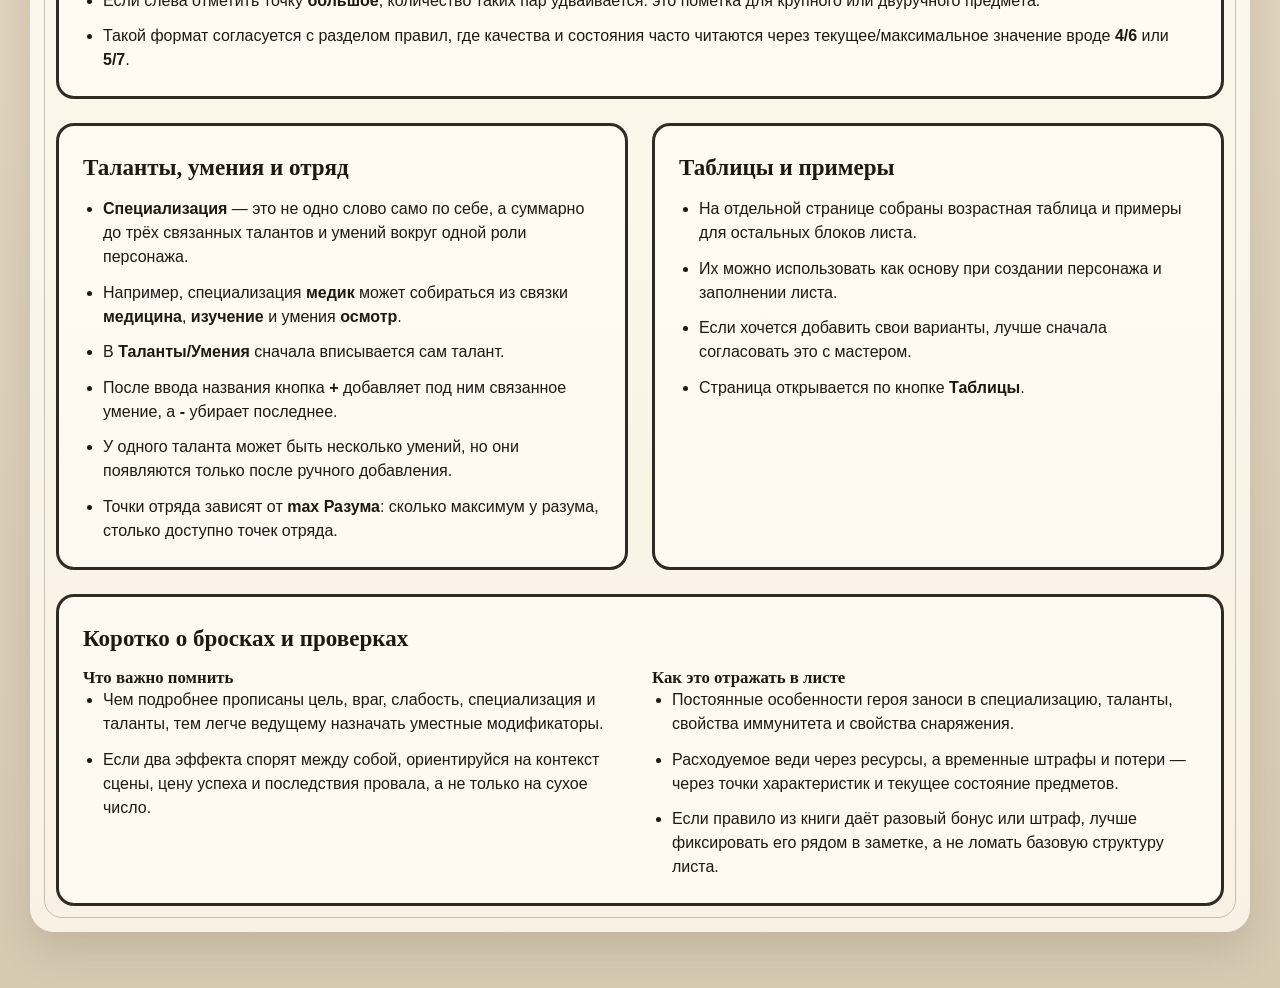
==== commit e7922e80: "Explain specialization in guide" ====
--- a/guide.html
+++ b/guide.html
@@ -4,7 +4,7 @@
     <meta charset="UTF-8" />
     <meta name="viewport" content="width=device-width, initial-scale=1.0" />
     <title>Как заполнять лист персонажа</title>
-    <link rel="stylesheet" href="styles.css?v=20260407-20" />
+    <link rel="stylesheet" href="styles.css?v=20260407-21" />
   </head>
   <body>
     <main class="app-shell">
@@ -91,6 +91,8 @@
           <section class="sheet-card guide-card">
             <h2>Таланты, умения и отряд</h2>
             <ul class="guide-list">
+              <li><strong>Специализация</strong> — это не одно слово само по себе, а суммарно до трёх связанных талантов и умений вокруг одной роли персонажа.</li>
+              <li>Например, специализация <strong>медик</strong> может собираться из связки <strong>медицина</strong>, <strong>изучение</strong> и умения <strong>осмотр</strong>.</li>
               <li>В <strong>Таланты/Умения</strong> сначала вписывается сам талант.</li>
               <li>После ввода названия кнопка <strong>+</strong> добавляет под ним связанное умение, а <strong>-</strong> убирает последнее.</li>
               <li>У одного таланта может быть несколько умений, но они появляются только после ручного добавления.</li>
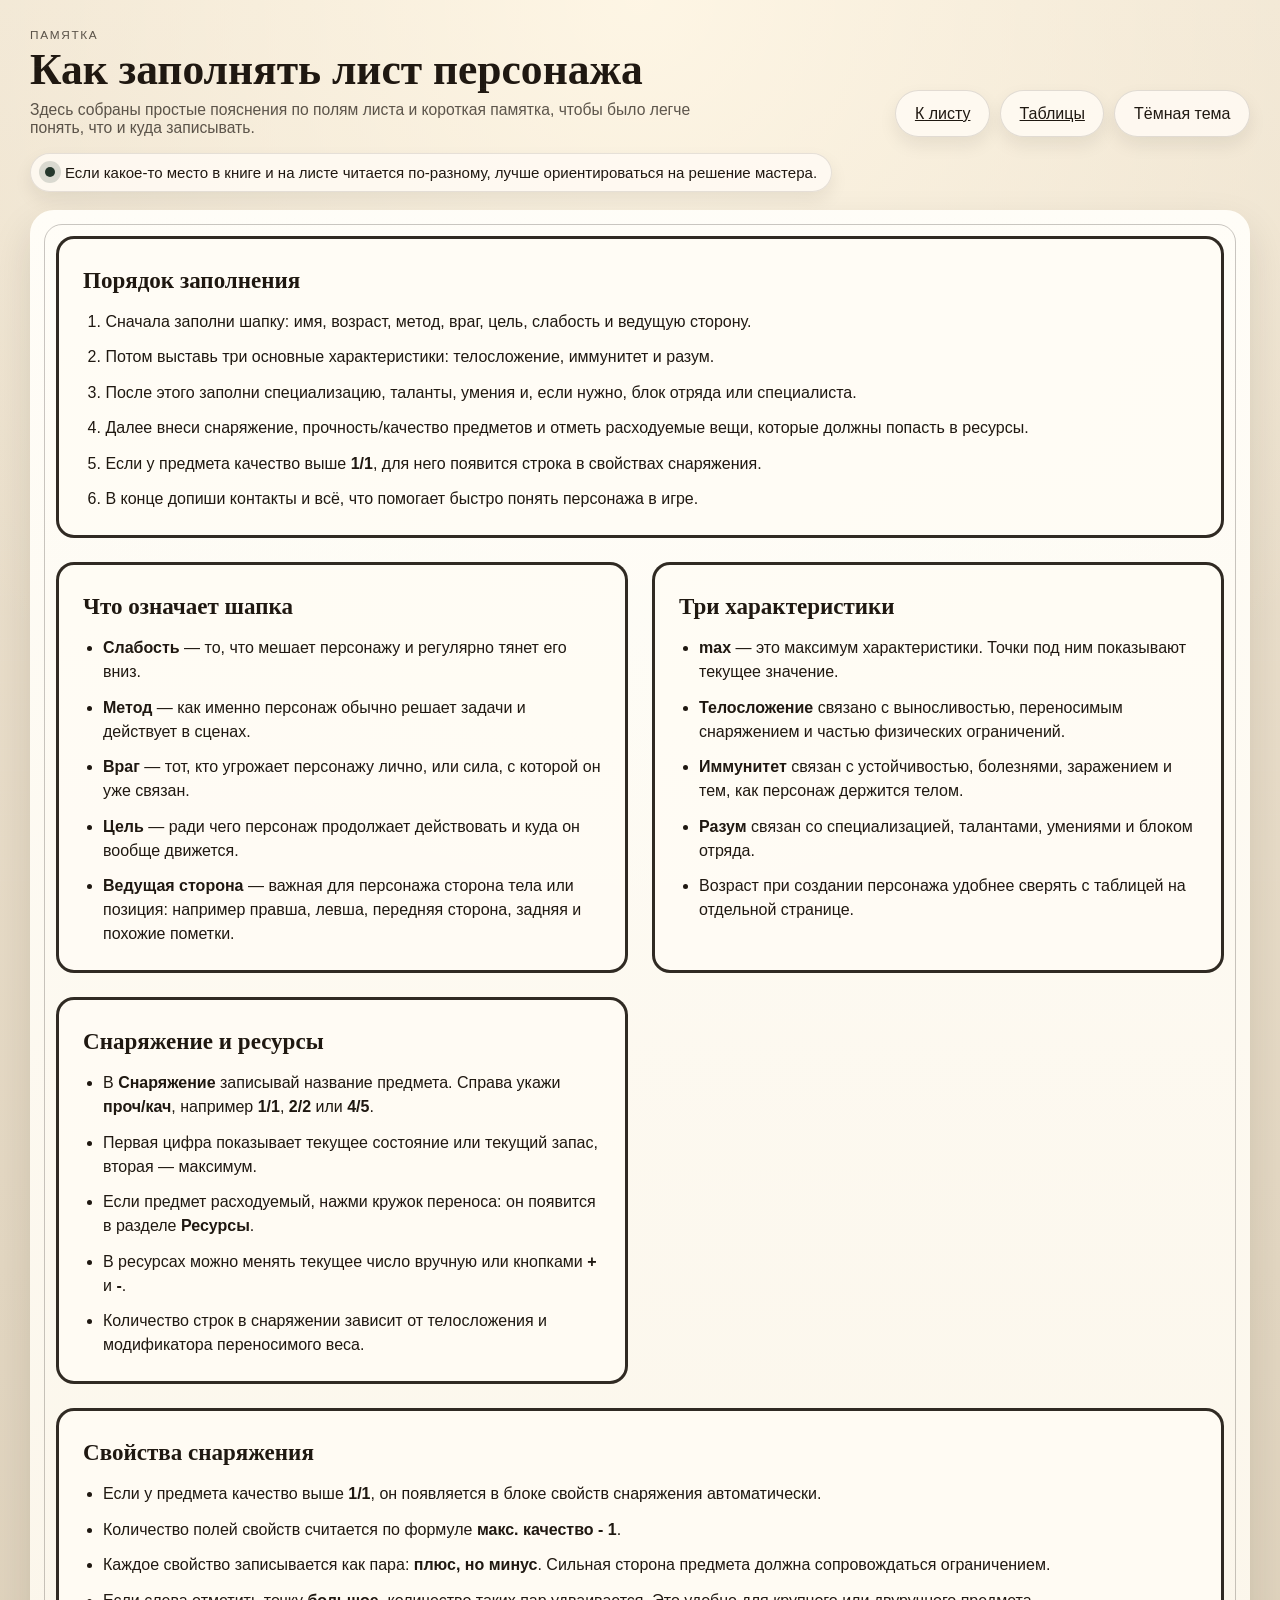
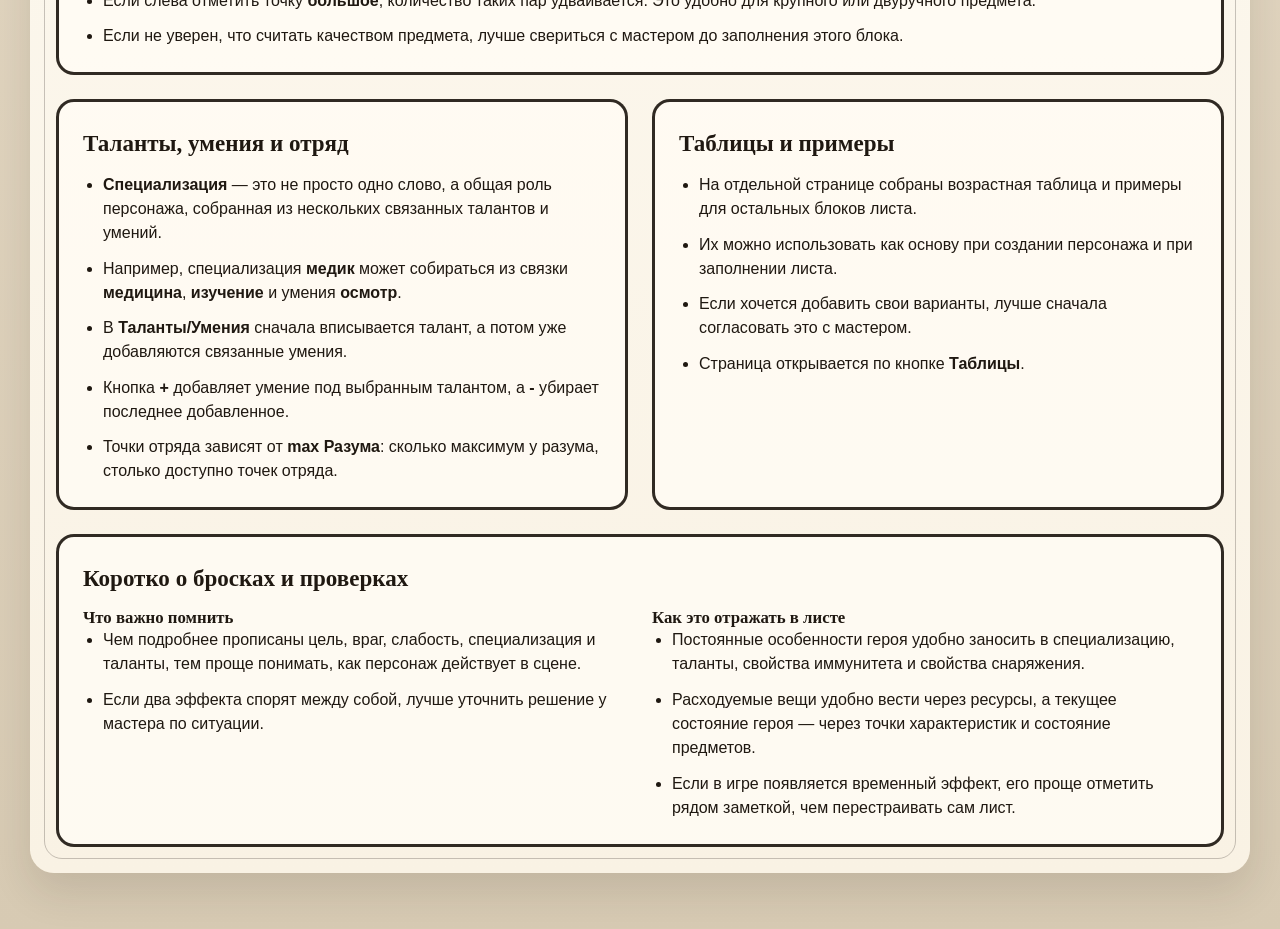
==== commit 054d3926: "Rewrite guide text for clarity" ====
--- a/guide.html
+++ b/guide.html
@@ -13,8 +13,8 @@
           <p class="eyebrow">Памятка</p>
           <h1>Как заполнять лист персонажа</h1>
           <p class="helper">
-            Здесь собраны пояснения по полям листа и короткие подсказки по разделу правил со стр. 78-106
-            книги «Чумной Зов».
+            Здесь собраны простые пояснения по полям листа и короткая памятка, чтобы было легче
+            понять, что и куда записывать.
           </p>
         </div>
         <div class="topbar__actions">
@@ -27,7 +27,7 @@
       </section>
 
       <section class="status-card no-print">
-        Здесь собраны короткие пояснения, чтобы лист было проще заполнить и читать во время игры.
+        Если какое-то место в книге и на листе читается по-разному, лучше ориентироваться на решение мастера.
       </section>
 
       <article class="sheet-page guide-page">
@@ -37,32 +37,32 @@
             <ol class="guide-list guide-list--ordered">
               <li>Сначала заполни шапку: имя, возраст, метод, враг, цель, слабость и ведущую сторону.</li>
               <li>Потом выставь три основные характеристики: телосложение, иммунитет и разум.</li>
-              <li>После этого заполни специализации, таланты и, при необходимости, отряд или специалиста.</li>
-              <li>Далее внеси снаряжение, качество/прочность предметов и отметь расходники, которые должны попасть в ресурсы.</li>
-              <li>Если предмет имеет качество выше <strong>1/1</strong>, он должен появиться в блоке свойств снаряжения.</li>
-              <li>В конце заполни контакты и дополни лист деталями персонажа, которые следуют из метода и выбранного образа.</li>
+              <li>После этого заполни специализацию, таланты, умения и, если нужно, блок отряда или специалиста.</li>
+              <li>Далее внеси снаряжение, прочность/качество предметов и отметь расходуемые вещи, которые должны попасть в ресурсы.</li>
+              <li>Если у предмета качество выше <strong>1/1</strong>, для него появится строка в свойствах снаряжения.</li>
+              <li>В конце допиши контакты и всё, что помогает быстро понять персонажа в игре.</li>
             </ol>
           </section>
 
           <section class="sheet-card guide-card">
             <h2>Что означает шапка</h2>
             <ul class="guide-list">
-              <li><strong>Слабость</strong> — главный внутренний изъян персонажа, то, что мешает ему действовать правильно.</li>
-              <li><strong>Метод</strong> — привычный способ решать задачи и действовать в сценах.</li>
-              <li><strong>Враг</strong> — личная угроза, противник или сила, с которой персонаж уже связан.</li>
-              <li><strong>Цель</strong> — мотив, ради которого он вообще остаётся в истории.</li>
-              <li><strong>Ведущая сторона</strong> — сторона тела или позиция, которая у персонажа ведущая: например правша, левша, передняя сторона, задняя и похожие пометки.</li>
+              <li><strong>Слабость</strong> — то, что мешает персонажу и регулярно тянет его вниз.</li>
+              <li><strong>Метод</strong> — как именно персонаж обычно решает задачи и действует в сценах.</li>
+              <li><strong>Враг</strong> — тот, кто угрожает персонажу лично, или сила, с которой он уже связан.</li>
+              <li><strong>Цель</strong> — ради чего персонаж продолжает действовать и куда он вообще движется.</li>
+              <li><strong>Ведущая сторона</strong> — важная для персонажа сторона тела или позиция: например правша, левша, передняя сторона, задняя и похожие пометки.</li>
             </ul>
           </section>
 
           <section class="sheet-card guide-card">
             <h2>Три характеристики</h2>
             <ul class="guide-list">
-              <li><strong>max</strong> — потолок характеристики. Точки под ним показывают текущее значение.</li>
-              <li><strong>Телосложение</strong> задаёт выносливость, переносимый вес и лимит части физических ресурсов.</li>
-              <li><strong>Иммунитет</strong> связан с устойчивостью, болезнями, мутациями и особыми свойствами выживания.</li>
-              <li><strong>Разум</strong> отвечает за отряд, специализацию, таланты и работу с более сложными решениями.</li>
-              <li>В книге возраст привязан к отдельной таблице диапазонов, поэтому при создании персонажа стоит сверяться с таблицей возраста из этого раздела правил.</li>
+              <li><strong>max</strong> — это максимум характеристики. Точки под ним показывают текущее значение.</li>
+              <li><strong>Телосложение</strong> связано с выносливостью, переносимым снаряжением и частью физических ограничений.</li>
+              <li><strong>Иммунитет</strong> связан с устойчивостью, болезнями, заражением и тем, как персонаж держится телом.</li>
+              <li><strong>Разум</strong> связан со специализацией, талантами, умениями и блоком отряда.</li>
+              <li>Возраст при создании персонажа удобнее сверять с таблицей на отдельной странице.</li>
             </ul>
           </section>
 
@@ -70,10 +70,10 @@
             <h2>Снаряжение и ресурсы</h2>
             <ul class="guide-list">
               <li>В <strong>Снаряжение</strong> записывай название предмета. Справа укажи <strong>проч/кач</strong>, например <strong>1/1</strong>, <strong>2/2</strong> или <strong>4/5</strong>.</li>
-              <li>Первая цифра — текущее состояние или текущий запас. Вторая — максимум, предел качества или прочности.</li>
-              <li>Если предмет расходуемый, нажми кружок переноса: он появится в разделе <strong>Ресурсы</strong> отдельной строкой.</li>
-              <li>В ресурсах можно менять текущее число вручную или кнопками <strong>+</strong> и <strong>-</strong>, а максимум остаётся привязанным к телосложению.</li>
-              <li>Лимит строк в снаряжении считается динамически от телосложения и модификатора переносимого веса.</li>
+              <li>Первая цифра показывает текущее состояние или текущий запас, вторая — максимум.</li>
+              <li>Если предмет расходуемый, нажми кружок переноса: он появится в разделе <strong>Ресурсы</strong>.</li>
+              <li>В ресурсах можно менять текущее число вручную или кнопками <strong>+</strong> и <strong>-</strong>.</li>
+              <li>Количество строк в снаряжении зависит от телосложения и модификатора переносимого веса.</li>
             </ul>
           </section>
 
@@ -83,19 +83,18 @@
               <li>Если у предмета качество выше <strong>1/1</strong>, он появляется в блоке свойств снаряжения автоматически.</li>
               <li>Количество полей свойств считается по формуле <strong>макс. качество - 1</strong>.</li>
               <li>Каждое свойство записывается как пара: <strong>плюс, но минус</strong>. Сильная сторона предмета должна сопровождаться ограничением.</li>
-              <li>Если слева отметить точку <strong>большое</strong>, количество таких пар удваивается: это пометка для крупного или двуручного предмета.</li>
-              <li>Такой формат согласуется с разделом правил, где качества и состояния часто читаются через текущее/максимальное значение вроде <strong>4/6</strong> или <strong>5/7</strong>.</li>
+              <li>Если слева отметить точку <strong>большое</strong>, количество таких пар удваивается. Это удобно для крупного или двуручного предмета.</li>
+              <li>Если не уверен, что считать качеством предмета, лучше свериться с мастером до заполнения этого блока.</li>
             </ul>
           </section>
 
           <section class="sheet-card guide-card">
             <h2>Таланты, умения и отряд</h2>
             <ul class="guide-list">
-              <li><strong>Специализация</strong> — это не одно слово само по себе, а суммарно до трёх связанных талантов и умений вокруг одной роли персонажа.</li>
+              <li><strong>Специализация</strong> — это не просто одно слово, а общая роль персонажа, собранная из нескольких связанных талантов и умений.</li>
               <li>Например, специализация <strong>медик</strong> может собираться из связки <strong>медицина</strong>, <strong>изучение</strong> и умения <strong>осмотр</strong>.</li>
-              <li>В <strong>Таланты/Умения</strong> сначала вписывается сам талант.</li>
-              <li>После ввода названия кнопка <strong>+</strong> добавляет под ним связанное умение, а <strong>-</strong> убирает последнее.</li>
-              <li>У одного таланта может быть несколько умений, но они появляются только после ручного добавления.</li>
+              <li>В <strong>Таланты/Умения</strong> сначала вписывается талант, а потом уже добавляются связанные умения.</li>
+              <li>Кнопка <strong>+</strong> добавляет умение под выбранным талантом, а <strong>-</strong> убирает последнее добавленное.</li>
               <li>Точки отряда зависят от <strong>max Разума</strong>: сколько максимум у разума, столько доступно точек отряда.</li>
             </ul>
           </section>
@@ -104,7 +103,7 @@
             <h2>Таблицы и примеры</h2>
             <ul class="guide-list">
               <li>На отдельной странице собраны возрастная таблица и примеры для остальных блоков листа.</li>
-              <li>Их можно использовать как основу при создании персонажа и заполнении листа.</li>
+              <li>Их можно использовать как основу при создании персонажа и при заполнении листа.</li>
               <li>Если хочется добавить свои варианты, лучше сначала согласовать это с мастером.</li>
               <li>Страница открывается по кнопке <strong>Таблицы</strong>.</li>
             </ul>
@@ -116,16 +115,16 @@
               <div>
                 <h3>Что важно помнить</h3>
                 <ul class="guide-list">
-                  <li>Чем подробнее прописаны цель, враг, слабость, специализация и таланты, тем легче ведущему назначать уместные модификаторы.</li>
-                  <li>Если два эффекта спорят между собой, ориентируйся на контекст сцены, цену успеха и последствия провала, а не только на сухое число.</li>
+                  <li>Чем подробнее прописаны цель, враг, слабость, специализация и таланты, тем проще понимать, как персонаж действует в сцене.</li>
+                  <li>Если два эффекта спорят между собой, лучше уточнить решение у мастера по ситуации.</li>
                 </ul>
               </div>
               <div>
                 <h3>Как это отражать в листе</h3>
                 <ul class="guide-list">
-                  <li>Постоянные особенности героя заноси в специализацию, таланты, свойства иммунитета и свойства снаряжения.</li>
-                  <li>Расходуемое веди через ресурсы, а временные штрафы и потери — через точки характеристик и текущее состояние предметов.</li>
-                  <li>Если правило из книги даёт разовый бонус или штраф, лучше фиксировать его рядом в заметке, а не ломать базовую структуру листа.</li>
+                  <li>Постоянные особенности героя удобно заносить в специализацию, таланты, свойства иммунитета и свойства снаряжения.</li>
+                  <li>Расходуемые вещи удобно вести через ресурсы, а текущее состояние героя — через точки характеристик и состояние предметов.</li>
+                  <li>Если в игре появляется временный эффект, его проще отметить рядом заметкой, чем перестраивать сам лист.</li>
                 </ul>
               </div>
             </div>
